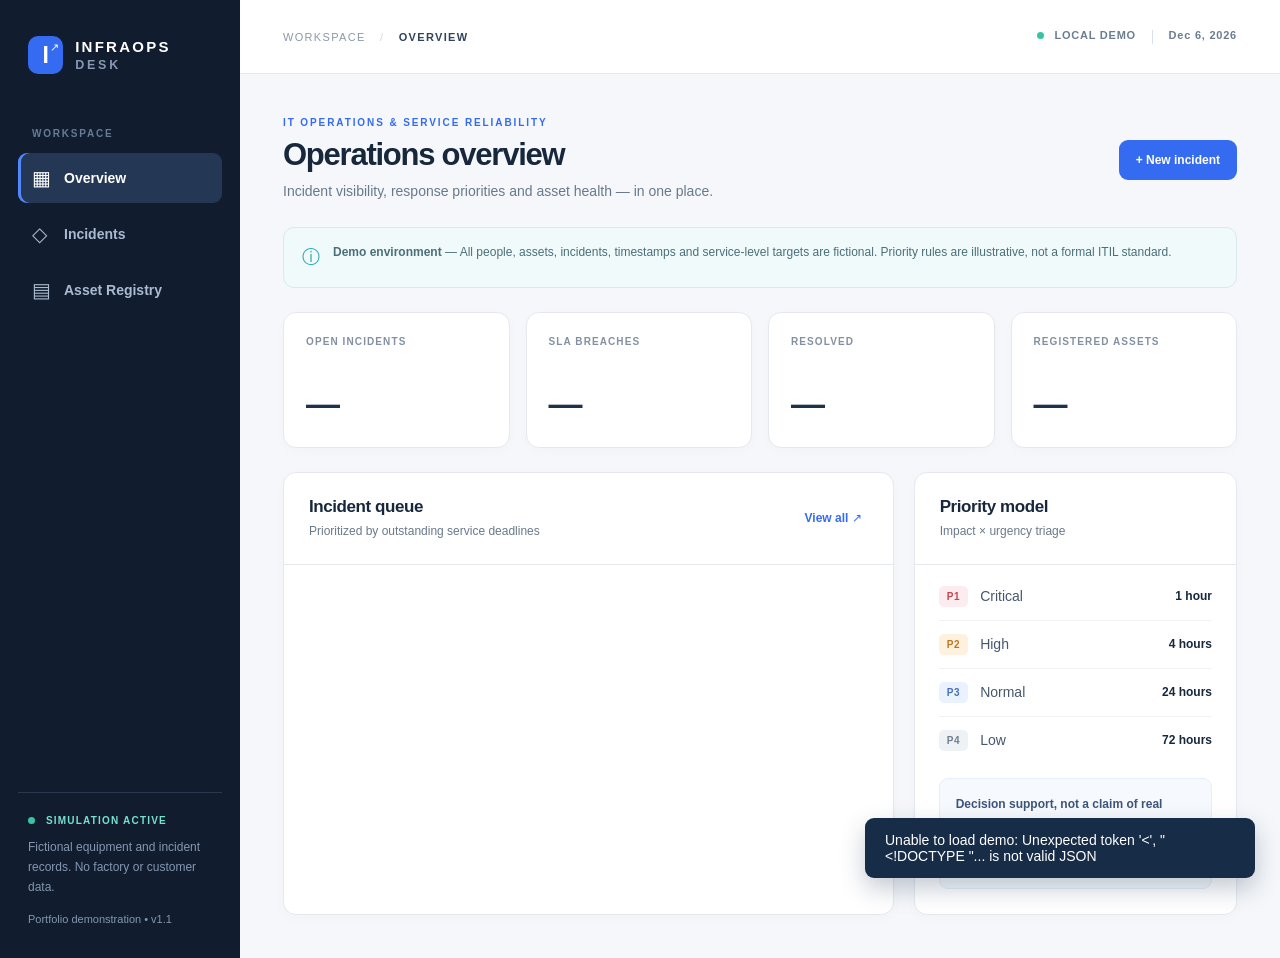
==== static/index.html @ daf751c3 "feat: publish InfraOps Desk v1.2 local incident-management demo" ====
<!doctype html>
<html lang="en">
<head>
  <meta charset="utf-8">
  <meta name="viewport" content="width=device-width,initial-scale=1">
  <meta name="description" content="InfraOps Desk — a fictional IT incident and asset management portfolio demo">
  <title>InfraOps Desk | IT Operations Demo</title>
  <link rel="stylesheet" href="/static/style.css">
  <script src="/static/app.js" defer></script>
</head>
<body>
  <div class="layout">
    <aside class="sidebar" aria-label="Primary navigation">
      <a class="brand" href="/" aria-label="InfraOps Desk home"><span class="brand-mark">I<span>↗</span></span><span>INFRAOPS <small>DESK</small></span></a>
      <div class="nav-caption">WORKSPACE</div>
      <nav class="nav">
        <button type="button" class="nav-link active" data-view="overview"><span aria-hidden="true">▦</span> Overview</button>
        <button type="button" class="nav-link" data-view="incidents"><span aria-hidden="true">◇</span> Incidents</button>
        <button type="button" class="nav-link" data-view="assets"><span aria-hidden="true">▤</span> Asset Registry</button>
      </nav>
      <div class="sidebar-bottom">
        <div class="demo-label"><span class="demo-dot"></span> SIMULATION ACTIVE</div>
        <p>Fictional equipment and incident records. No factory or customer data.</p>
        <small>Portfolio demonstration • v1.1</small>
      </div>
    </aside>

    <main class="main">
      <header class="topbar">
        <span class="breadcrumb">WORKSPACE <span>/</span> <strong id="crumb">OVERVIEW</strong></span>
        <div class="top-right"><span class="live-dot"></span> LOCAL DEMO <span class="top-divider"></span> <span id="clock"></span></div>
      </header>
      <div class="content">
        <div class="title-row">
          <div><div class="eyebrow">IT OPERATIONS & SERVICE RELIABILITY</div><h1 id="pageTitle">Operations overview</h1><p class="subtitle" id="pageIntro">Incident visibility, response priorities and asset health — in one place.</p></div>
          <button class="btn primary" id="newTicketTop" type="button">+ New incident</button>
        </div>
        <div class="notice"><span>ⓘ</span><div><strong>Demo environment</strong> — All people, assets, incidents, timestamps and service-level targets are fictional. Priority rules are illustrative, not a formal ITIL standard.</div></div>
        <section id="view-overview" class="view">
          <div class="stats" id="stats" aria-live="polite">
            <div class="stat"><span class="stat-label">OPEN INCIDENTS</span><strong>—</strong></div>
            <div class="stat"><span class="stat-label">SLA BREACHES</span><strong>—</strong></div>
            <div class="stat"><span class="stat-label">RESOLVED</span><strong>—</strong></div>
            <div class="stat"><span class="stat-label">REGISTERED ASSETS</span><strong>—</strong></div>
          </div>
          <div class="cols">
            <section class="panel"><div class="panel-heading"><div><h2>Incident queue</h2><p>Prioritized by outstanding service deadlines</p></div><button class="text-button" data-view="incidents" type="button">View all ↗</button></div><div id="recent" class="table-scroll"></div></section>
            <section class="panel panel-insight"><div class="panel-heading"><div><h2>Priority model</h2><p>Impact × urgency triage</p></div></div><div class="priority-rules"><div><span class="priority P1">P1</span><span>Critical</span><strong>1 hour</strong></div><div><span class="priority P2">P2</span><span>High</span><strong>4 hours</strong></div><div><span class="priority P3">P3</span><span>Normal</span><strong>24 hours</strong></div><div><span class="priority P4">P4</span><span>Low</span><strong>72 hours</strong></div></div><div class="insight-note"><strong>Decision support, not a claim of real operations.</strong> In a production system, SLAs would depend on contracts, calendars and escalation rules.</div></section>
          </div>
        </section>
        <section id="view-incidents" class="view hidden"><div class="panel"><div class="panel-heading"><div><h2>Incident register</h2><p>Create, track and resolve fictional IT cases</p></div><a class="btn secondary" href="/api/export.csv">↓ Export CSV</a></div><div class="filters"><label class="sr-only" for="ticketSearch">Search incidents</label><input id="ticketSearch" type="search" placeholder="Search title or asset tag…" maxlength="100"><label class="sr-only" for="statusFilter">Filter status</label><select id="statusFilter"><option value="">All statuses</option><option>Open</option><option>In Progress</option><option>Resolved</option></select></div><div id="ticketTable" class="table-scroll"></div></div></section>
        <section id="view-assets" class="view hidden"><div class="panel"><div class="panel-heading"><div><h2>Asset registry</h2><p>Six fabricated assets across core IT categories</p></div><span class="muted-pill">DEMO DATA ONLY</span></div><div id="assetTable" class="table-scroll"></div></div></section>
      </div>
    </main>
  </div>

  <dialog id="createDialog" class="modal" aria-labelledby="createTitle">
    <form id="createForm">
      <div class="dialog-head"><div><div class="eyebrow">NEW INCIDENT</div><h2 id="createTitle">Log an IT issue</h2></div><button type="button" class="icon-button" data-close="createDialog" aria-label="Close">×</button></div>
      <label>Issue title <input name="title" placeholder="e.g. Backup agent service stopped" minlength="5" maxlength="120" required></label>
      <label>Affected asset <select name="asset_id" id="assetOptions" required></select></label>
      <div class="double"><label>Impact <select name="impact"><option value="1">1 — Limited</option><option value="2" selected>2 — Multiple users</option><option value="3">3 — Major service</option></select></label><label>Urgency <select name="urgency"><option value="1">1 — Routine</option><option value="2" selected>2 — Soon</option><option value="3">3 — Immediate</option></select></label></div>
      <label>What happened? <textarea name="description" rows="3" maxlength="1500" placeholder="Optional troubleshooting context"></textarea></label>
      <p class="hint">Priority is assigned automatically using the demo impact + urgency matrix.</p>
      <div class="dialog-actions"><button type="button" class="btn secondary" data-close="createDialog">Cancel</button><button class="btn primary" type="submit">Create incident</button></div>
    </form>
  </dialog>

  <dialog id="ticketDialog" class="modal" aria-labelledby="ticketTitle"><div class="dialog-head"><div><div class="eyebrow">INCIDENT DETAIL</div><h2 id="ticketTitle">Incident</h2></div><button type="button" class="icon-button" data-close="ticketDialog" aria-label="Close">×</button></div><div id="ticketDetail"></div><form id="statusForm" class="status-form"><label>Change status<select name="status" id="nextStatus"><option>Open</option><option>In Progress</option><option>Resolved</option></select></label><label>Action note <textarea name="note" rows="2" maxlength="500" placeholder="What was checked or fixed?"></textarea></label><button class="btn primary" type="submit">Save update</button></form></dialog>
  <div id="toast" class="toast" role="status" aria-live="polite"></div>
</body>
</html>
---- static/style.css ----
:root{--ink:#18283c;--muted:#69798c;--bg:#f5f7fa;--line:#e5e9ef;--nav:#111d2e;--blue:#356bf0;--cyan:#24b5be;--red:#bf495a;--gold:#ac760e;font-family:Inter,-apple-system,BlinkMacSystemFont,"Segoe UI",Arial,sans-serif;color:var(--ink);font-synthesis:none}*{box-sizing:border-box}body{margin:0;background:var(--bg);font-size:14px}button,input,textarea,select{font:inherit}button{cursor:pointer}button:focus-visible,input:focus-visible,textarea:focus-visible,select:focus-visible,a:focus-visible{outline:3px solid #8bb6fc;outline-offset:2px}.layout{display:grid;grid-template-columns:240px minmax(0,1fr);min-height:100vh}.sidebar{background:var(--nav);padding:32px 18px;display:flex;flex-direction:column;color:#e7eef9}.brand{display:flex;align-items:center;gap:12px;text-decoration:none;color:white;font-size:15px;font-weight:800;letter-spacing:.15em;padding:4px 10px 54px}.brand small{color:#8698b3;letter-spacing:.22em}.brand-mark{display:grid;place-items:center;background:var(--blue);color:white;height:38px;width:38px;border-radius:10px;letter-spacing:0;font-size:23px;position:relative}.brand-mark span{font-size:11px;position:absolute;top:5px;right:4px}.nav-caption{color:#657b99;font-size:10px;font-weight:800;letter-spacing:.18em;padding:0 14px 14px}.nav{display:grid;gap:6px}.nav-link{border:0;border-radius:9px;padding:13px 14px;width:100%;display:flex;gap:13px;align-items:center;color:#aabbd1;background:transparent;text-align:left;font-weight:550}.nav-link span{font-size:20px;width:19px}.nav-link:hover,.nav-link.active{color:white;background:#243754}.nav-link.active{box-shadow:inset 3px 0 0 #5288fc}.sidebar-bottom{margin-top:auto;color:#8497b1;border-top:1px solid #2a3950;padding:22px 10px 0}.sidebar-bottom p{font-size:12px;line-height:1.65}.sidebar-bottom small{font-size:11px}.demo-label{font-size:10px;letter-spacing:.12em;color:#79e0cd;font-weight:800}.demo-dot,.live-dot{display:inline-block;width:7px;height:7px;background:#38c4a1;border-radius:50%;margin-right:7px}.main{min-width:0}.topbar{height:74px;background:white;border-bottom:1px solid var(--line);display:flex;align-items:center;justify-content:space-between;padding:0 43px}.breadcrumb{font-size:11px;letter-spacing:.12em;color:#8b98a9}.breadcrumb strong{color:#31435a}.breadcrumb span{padding:0 10px;color:#d0d7df}.top-right{font-size:11px;color:#6c7d91;letter-spacing:.07em;font-weight:650}.top-divider{display:inline-block;height:14px;margin:0 12px;border-left:1px solid #d9e0e8;vertical-align:middle}.content{max-width:1380px;margin:0 auto;padding:43px}.title-row{display:flex;justify-content:space-between;gap:16px;align-items:center;margin-bottom:25px}.eyebrow{color:var(--blue);font-size:10px;font-weight:800;letter-spacing:.19em;margin-bottom:9px}h1{font-size:31px;letter-spacing:-.04em;margin:0 0 8px;font-weight:760}h2{font-size:17px;letter-spacing:-.025em;margin:0 0 5px}.subtitle,.panel-heading p{color:var(--muted);margin:0;line-height:1.5}.btn{border-radius:9px;display:inline-flex;gap:8px;align-items:center;justify-content:center;padding:12px 16px;border:1px solid transparent;text-decoration:none;font-weight:700;font-size:12px;white-space:nowrap}.btn.primary{background:var(--blue);color:#fff}.btn.primary:hover{background:#2257d8}.btn.secondary{background:#fff;border-color:var(--line);color:#344761}.notice{border:1px solid #d8e9ed;background:#f1fafb;color:#497079;border-radius:11px;padding:15px 18px;display:flex;align-items:flex-start;gap:13px;line-height:1.6;font-size:12px;margin-bottom:24px}.notice>span{font-size:18px;color:#20a6ab}.stats{display:grid;grid-template-columns:repeat(4,minmax(0,1fr));gap:16px;margin-bottom:24px}.stat{border:1px solid var(--line);background:white;border-radius:13px;padding:23px 22px;box-shadow:0 3px 12px #18325105;min-height:136px;display:flex;flex-direction:column;justify-content:space-between}.stat-label{font-size:10px;font-weight:800;letter-spacing:.11em;color:#8290a2}.stat strong{font-size:34px;line-height:1.2;letter-spacing:-.05em;color:#1e324c}.stat.red strong{color:var(--red)}.stat.blue strong{color:#3669de}.cols{display:grid;grid-template-columns:minmax(0,1.7fr) minmax(280px,.9fr);gap:20px}.panel{background:#fff;border:1px solid var(--line);border-radius:13px;overflow:hidden;box-shadow:0 3px 14px #1d3f6e05}.panel-heading{display:flex;align-items:center;justify-content:space-between;gap:12px;padding:24px 25px;border-bottom:1px solid var(--line)}.panel-heading p{font-size:12px}.text-button{background:transparent;border:0;color:var(--blue);font-size:12px;font-weight:750}.priority-rules{padding:8px 24px 14px}.priority-rules>div{display:flex;align-items:center;gap:12px;padding:13px 0;border-bottom:1px solid #f0f2f5}.priority-rules>div:last-child{border:0}.priority-rules>div span:nth-child(2){color:#46576d}.priority-rules strong{margin-left:auto;font-size:12px}.priority{font-size:10px;letter-spacing:.06em;font-weight:850;padding:5px 8px;border-radius:5px;display:inline-block}.P1{color:#c2454f;background:#fdecef}.P2{color:#bb7824;background:#fff1de}.P3{color:#4870bc;background:#eaf1ff}.P4{color:#6d7e92;background:#eef2f5}.insight-note{margin:0 24px 25px;padding:16px;border:1px solid #e5eefa;border-radius:9px;background:#f6f9fd;font-size:12px;color:#68788e;line-height:1.6}.insight-note strong{color:#3b567b}.table-scroll{overflow:auto;max-width:100%}table{width:100%;border-collapse:collapse;white-space:nowrap}th{text-align:left;color:#9ba7b8;letter-spacing:.1em;font-size:10px;font-weight:850;background:#fbfcfe}td,th{padding:15px 20px;border-bottom:1px solid #eef0f4}tr:last-child td{border-bottom:0}tbody tr:hover{background:#f9fbff}td{font-size:12px;color:#4d6078}td:first-child{font-weight:700;color:#263e5c}.row-title{font-weight:700;color:#253c57}.row-sub{color:#8493a5;font-size:11px;margin-top:5px}.status{display:inline-flex;align-items:center;padding:5px 8px;border-radius:6px;font-size:10px;font-weight:780;background:#eff1f4;color:#637389}.status.open{color:#915f0e;background:#fff4df}.status.progress{color:#3d68a8;background:#ecf3ff}.status.resolved{color:#218a70;background:#e9f8f1}.breach{font-size:10px;color:#bb4055;font-weight:800}.filters{padding:20px 24px;display:flex;gap:12px;justify-content:space-between}.filters input{flex:1}.filters select{max-width:210px}input,select,textarea{border:1px solid #d7dfe9;border-radius:8px;padding:11px 12px;width:100%;color:#263d58;background:#fff}input::placeholder,textarea::placeholder{color:#a4b0be}.muted-pill{font-size:10px;color:#7c8ea2;letter-spacing:.11em;font-weight:800}.hidden{display:none!important}.view{animation:up .2s ease-out}@keyframes up{from{opacity:.5;transform:translateY(4px)}to{opacity:1;transform:translateY(0)}}.empty{padding:30px;color:var(--muted)}.ticket-open{font-size:12px;color:var(--blue);font-weight:700;background:transparent;border:0}.modal{border:0;border-radius:15px;padding:28px;width:min(100% - 24px,540px);box-shadow:0 22px 90px #101c3860;color:var(--ink)}.modal::backdrop{background:#0a193c99}.dialog-head{display:flex;justify-content:space-between;align-items:flex-start;border-bottom:1px solid var(--line);margin-bottom:18px;padding-bottom:18px}.dialog-head h2{font-size:22px}.icon-button{background:#f0f3f8;border:0;border-radius:8px;width:32px;height:32px;font-size:22px;color:#61718b}.modal form label{display:block;font-size:12px;color:#425771;font-weight:700;margin-bottom:16px}.modal form label input,.modal form label select,.modal form label textarea{margin-top:7px;font-weight:400}.double{display:grid;grid-template-columns:1fr 1fr;gap:13px}.hint{font-size:11px;color:#8492a2;line-height:1.5}.dialog-actions{display:flex;justify-content:flex-end;gap:10px;padding-top:8px}.detail-grid{display:grid;grid-template-columns:1fr 1fr;gap:15px;padding:5px 0 20px}.detail-field{font-size:12px;color:#8292a4}.detail-field strong{display:block;font-size:13px;color:#2c415b;margin-top:5px}.event-list{padding:6px 0 10px;margin:0;list-style:none}.event-list li{border-left:2px solid #d7e6ff;padding:0 0 15px 15px;margin-left:4px;line-height:1.5}.event-list li strong{display:block;font-size:12px}.event-list li small{color:#8c9caf}.event-list li p{margin:5px 0 0;color:#6b7c91;font-size:12px}.status-form{border-top:1px solid var(--line);padding-top:18px}.toast{position:fixed;bottom:22px;right:25px;padding:14px 20px;background:#172c47;color:white;border-radius:9px;box-shadow:0 10px 25px #142b4b40;opacity:0;pointer-events:none;transform:translateY(8px);transition:.2s;max-width:390px}.toast.show{opacity:1;transform:translateY(0)}.sr-only{position:absolute;width:1px;height:1px;padding:0;margin:-1px;overflow:hidden;clip:rect(0,0,0,0);white-space:nowrap;border:0}@media(max-width:1100px){.cols{grid-template-columns:1fr}.stats{grid-template-columns:repeat(2,1fr)}.content{padding:26px}.topbar{padding:0 26px}}@media(max-width:750px){.layout{display:block}.sidebar{padding:12px 17px;display:block}.brand{padding:3px 0 10px}.nav-caption,.sidebar-bottom{display:none}.nav{display:flex;gap:5px}.nav-link{padding:9px 10px;justify-content:center;font-size:12px}.nav-link span{display:none}.topbar{height:52px;padding:0 16px}.top-right{font-size:10px}.content{padding:20px 13px}.title-row{align-items:flex-start}.title-row h1{font-size:24px}.title-row .btn{padding:10px 12px}.stats{gap:9px}.stat{min-height:110px;padding:14px}.stat strong{font-size:26px}.panel-heading{padding:17px}.filters{padding:15px;flex-direction:column}.filters select{max-width:none}.double{grid-template-columns:1fr}.modal{padding:20px}}
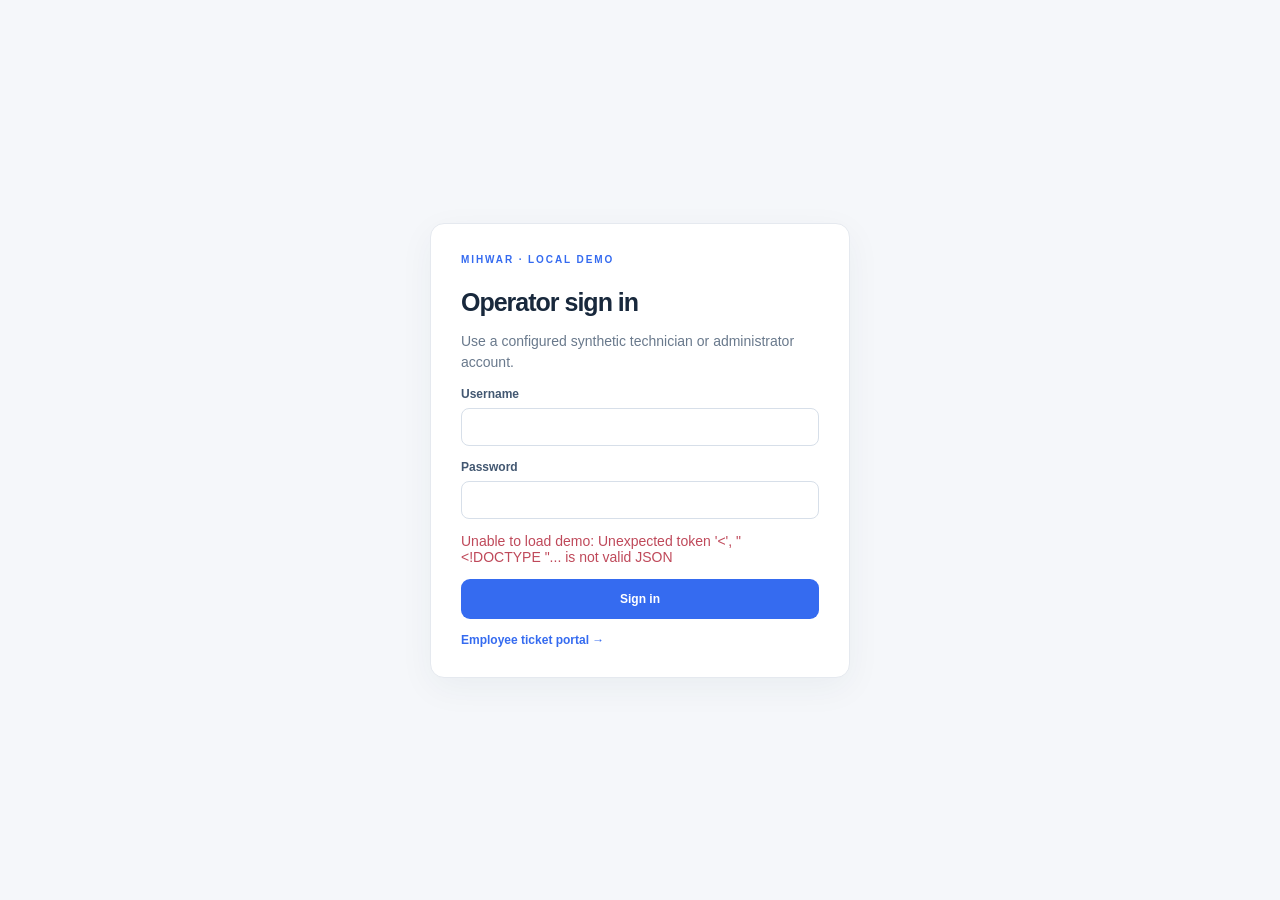
==== commit 23c9eb72: "feat: add secure employee ticket workflow" ====
--- a/static/index.html
+++ b/static/index.html
@@ -9,7 +9,10 @@
   <script src="/static/app.js" defer></script>
 </head>
 <body>
-  <div class="layout">
+  <section id="loginGate" class="auth-gate hidden" aria-labelledby="loginTitle">
+    <form id="operatorLogin" class="auth-card"><div class="eyebrow">MIHWAR · LOCAL DEMO</div><h1 id="loginTitle">Operator sign in</h1><p class="subtitle">Use a configured synthetic technician or administrator account.</p><label>Username<input name="username" autocomplete="username" maxlength="80" required></label><label>Password<input name="password" type="password" autocomplete="current-password" maxlength="256" required></label><p id="loginError" class="auth-error" role="alert"></p><button class="btn primary" type="submit">Sign in</button><a href="/employee">Employee ticket portal →</a></form>
+  </section>
+  <div class="layout hidden" id="appShell">
     <aside class="sidebar" aria-label="Primary navigation">
       <a class="brand" href="/" aria-label="InfraOps Desk home"><span class="brand-mark">I<span>↗</span></span><span>INFRAOPS <small>DESK</small></span></a>
       <div class="nav-caption">WORKSPACE</div>
@@ -28,7 +31,7 @@
     <main class="main">
       <header class="topbar">
         <span class="breadcrumb">WORKSPACE <span>/</span> <strong id="crumb">OVERVIEW</strong></span>
-        <div class="top-right"><span class="live-dot"></span> LOCAL DEMO <span class="top-divider"></span> <span id="clock"></span></div>
+        <div class="top-right"><span class="live-dot"></span> LOCAL DEMO <span class="top-divider"></span> <span id="clock"></span> <button id="logoutButton" class="text-button" type="button">Sign out</button></div>
       </header>
       <div class="content">
         <div class="title-row">
--- a/static/style.css
+++ b/static/style.css
@@ -1 +1,2 @@
 :root{--ink:#18283c;--muted:#69798c;--bg:#f5f7fa;--line:#e5e9ef;--nav:#111d2e;--blue:#356bf0;--cyan:#24b5be;--red:#bf495a;--gold:#ac760e;font-family:Inter,-apple-system,BlinkMacSystemFont,"Segoe UI",Arial,sans-serif;color:var(--ink);font-synthesis:none}*{box-sizing:border-box}body{margin:0;background:var(--bg);font-size:14px}button,input,textarea,select{font:inherit}button{cursor:pointer}button:focus-visible,input:focus-visible,textarea:focus-visible,select:focus-visible,a:focus-visible{outline:3px solid #8bb6fc;outline-offset:2px}.layout{display:grid;grid-template-columns:240px minmax(0,1fr);min-height:100vh}.sidebar{background:var(--nav);padding:32px 18px;display:flex;flex-direction:column;color:#e7eef9}.brand{display:flex;align-items:center;gap:12px;text-decoration:none;color:white;font-size:15px;font-weight:800;letter-spacing:.15em;padding:4px 10px 54px}.brand small{color:#8698b3;letter-spacing:.22em}.brand-mark{display:grid;place-items:center;background:var(--blue);color:white;height:38px;width:38px;border-radius:10px;letter-spacing:0;font-size:23px;position:relative}.brand-mark span{font-size:11px;position:absolute;top:5px;right:4px}.nav-caption{color:#657b99;font-size:10px;font-weight:800;letter-spacing:.18em;padding:0 14px 14px}.nav{display:grid;gap:6px}.nav-link{border:0;border-radius:9px;padding:13px 14px;width:100%;display:flex;gap:13px;align-items:center;color:#aabbd1;background:transparent;text-align:left;font-weight:550}.nav-link span{font-size:20px;width:19px}.nav-link:hover,.nav-link.active{color:white;background:#243754}.nav-link.active{box-shadow:inset 3px 0 0 #5288fc}.sidebar-bottom{margin-top:auto;color:#8497b1;border-top:1px solid #2a3950;padding:22px 10px 0}.sidebar-bottom p{font-size:12px;line-height:1.65}.sidebar-bottom small{font-size:11px}.demo-label{font-size:10px;letter-spacing:.12em;color:#79e0cd;font-weight:800}.demo-dot,.live-dot{display:inline-block;width:7px;height:7px;background:#38c4a1;border-radius:50%;margin-right:7px}.main{min-width:0}.topbar{height:74px;background:white;border-bottom:1px solid var(--line);display:flex;align-items:center;justify-content:space-between;padding:0 43px}.breadcrumb{font-size:11px;letter-spacing:.12em;color:#8b98a9}.breadcrumb strong{color:#31435a}.breadcrumb span{padding:0 10px;color:#d0d7df}.top-right{font-size:11px;color:#6c7d91;letter-spacing:.07em;font-weight:650}.top-divider{display:inline-block;height:14px;margin:0 12px;border-left:1px solid #d9e0e8;vertical-align:middle}.content{max-width:1380px;margin:0 auto;padding:43px}.title-row{display:flex;justify-content:space-between;gap:16px;align-items:center;margin-bottom:25px}.eyebrow{color:var(--blue);font-size:10px;font-weight:800;letter-spacing:.19em;margin-bottom:9px}h1{font-size:31px;letter-spacing:-.04em;margin:0 0 8px;font-weight:760}h2{font-size:17px;letter-spacing:-.025em;margin:0 0 5px}.subtitle,.panel-heading p{color:var(--muted);margin:0;line-height:1.5}.btn{border-radius:9px;display:inline-flex;gap:8px;align-items:center;justify-content:center;padding:12px 16px;border:1px solid transparent;text-decoration:none;font-weight:700;font-size:12px;white-space:nowrap}.btn.primary{background:var(--blue);color:#fff}.btn.primary:hover{background:#2257d8}.btn.secondary{background:#fff;border-color:var(--line);color:#344761}.notice{border:1px solid #d8e9ed;background:#f1fafb;color:#497079;border-radius:11px;padding:15px 18px;display:flex;align-items:flex-start;gap:13px;line-height:1.6;font-size:12px;margin-bottom:24px}.notice>span{font-size:18px;color:#20a6ab}.stats{display:grid;grid-template-columns:repeat(4,minmax(0,1fr));gap:16px;margin-bottom:24px}.stat{border:1px solid var(--line);background:white;border-radius:13px;padding:23px 22px;box-shadow:0 3px 12px #18325105;min-height:136px;display:flex;flex-direction:column;justify-content:space-between}.stat-label{font-size:10px;font-weight:800;letter-spacing:.11em;color:#8290a2}.stat strong{font-size:34px;line-height:1.2;letter-spacing:-.05em;color:#1e324c}.stat.red strong{color:var(--red)}.stat.blue strong{color:#3669de}.cols{display:grid;grid-template-columns:minmax(0,1.7fr) minmax(280px,.9fr);gap:20px}.panel{background:#fff;border:1px solid var(--line);border-radius:13px;overflow:hidden;box-shadow:0 3px 14px #1d3f6e05}.panel-heading{display:flex;align-items:center;justify-content:space-between;gap:12px;padding:24px 25px;border-bottom:1px solid var(--line)}.panel-heading p{font-size:12px}.text-button{background:transparent;border:0;color:var(--blue);font-size:12px;font-weight:750}.priority-rules{padding:8px 24px 14px}.priority-rules>div{display:flex;align-items:center;gap:12px;padding:13px 0;border-bottom:1px solid #f0f2f5}.priority-rules>div:last-child{border:0}.priority-rules>div span:nth-child(2){color:#46576d}.priority-rules strong{margin-left:auto;font-size:12px}.priority{font-size:10px;letter-spacing:.06em;font-weight:850;padding:5px 8px;border-radius:5px;display:inline-block}.P1{color:#c2454f;background:#fdecef}.P2{color:#bb7824;background:#fff1de}.P3{color:#4870bc;background:#eaf1ff}.P4{color:#6d7e92;background:#eef2f5}.insight-note{margin:0 24px 25px;padding:16px;border:1px solid #e5eefa;border-radius:9px;background:#f6f9fd;font-size:12px;color:#68788e;line-height:1.6}.insight-note strong{color:#3b567b}.table-scroll{overflow:auto;max-width:100%}table{width:100%;border-collapse:collapse;white-space:nowrap}th{text-align:left;color:#9ba7b8;letter-spacing:.1em;font-size:10px;font-weight:850;background:#fbfcfe}td,th{padding:15px 20px;border-bottom:1px solid #eef0f4}tr:last-child td{border-bottom:0}tbody tr:hover{background:#f9fbff}td{font-size:12px;color:#4d6078}td:first-child{font-weight:700;color:#263e5c}.row-title{font-weight:700;color:#253c57}.row-sub{color:#8493a5;font-size:11px;margin-top:5px}.status{display:inline-flex;align-items:center;padding:5px 8px;border-radius:6px;font-size:10px;font-weight:780;background:#eff1f4;color:#637389}.status.open{color:#915f0e;background:#fff4df}.status.progress{color:#3d68a8;background:#ecf3ff}.status.resolved{color:#218a70;background:#e9f8f1}.breach{font-size:10px;color:#bb4055;font-weight:800}.filters{padding:20px 24px;display:flex;gap:12px;justify-content:space-between}.filters input{flex:1}.filters select{max-width:210px}input,select,textarea{border:1px solid #d7dfe9;border-radius:8px;padding:11px 12px;width:100%;color:#263d58;background:#fff}input::placeholder,textarea::placeholder{color:#a4b0be}.muted-pill{font-size:10px;color:#7c8ea2;letter-spacing:.11em;font-weight:800}.hidden{display:none!important}.view{animation:up .2s ease-out}@keyframes up{from{opacity:.5;transform:translateY(4px)}to{opacity:1;transform:translateY(0)}}.empty{padding:30px;color:var(--muted)}.ticket-open{font-size:12px;color:var(--blue);font-weight:700;background:transparent;border:0}.modal{border:0;border-radius:15px;padding:28px;width:min(100% - 24px,540px);box-shadow:0 22px 90px #101c3860;color:var(--ink)}.modal::backdrop{background:#0a193c99}.dialog-head{display:flex;justify-content:space-between;align-items:flex-start;border-bottom:1px solid var(--line);margin-bottom:18px;padding-bottom:18px}.dialog-head h2{font-size:22px}.icon-button{background:#f0f3f8;border:0;border-radius:8px;width:32px;height:32px;font-size:22px;color:#61718b}.modal form label{display:block;font-size:12px;color:#425771;font-weight:700;margin-bottom:16px}.modal form label input,.modal form label select,.modal form label textarea{margin-top:7px;font-weight:400}.double{display:grid;grid-template-columns:1fr 1fr;gap:13px}.hint{font-size:11px;color:#8492a2;line-height:1.5}.dialog-actions{display:flex;justify-content:flex-end;gap:10px;padding-top:8px}.detail-grid{display:grid;grid-template-columns:1fr 1fr;gap:15px;padding:5px 0 20px}.detail-field{font-size:12px;color:#8292a4}.detail-field strong{display:block;font-size:13px;color:#2c415b;margin-top:5px}.event-list{padding:6px 0 10px;margin:0;list-style:none}.event-list li{border-left:2px solid #d7e6ff;padding:0 0 15px 15px;margin-left:4px;line-height:1.5}.event-list li strong{display:block;font-size:12px}.event-list li small{color:#8c9caf}.event-list li p{margin:5px 0 0;color:#6b7c91;font-size:12px}.status-form{border-top:1px solid var(--line);padding-top:18px}.toast{position:fixed;bottom:22px;right:25px;padding:14px 20px;background:#172c47;color:white;border-radius:9px;box-shadow:0 10px 25px #142b4b40;opacity:0;pointer-events:none;transform:translateY(8px);transition:.2s;max-width:390px}.toast.show{opacity:1;transform:translateY(0)}.sr-only{position:absolute;width:1px;height:1px;padding:0;margin:-1px;overflow:hidden;clip:rect(0,0,0,0);white-space:nowrap;border:0}@media(max-width:1100px){.cols{grid-template-columns:1fr}.stats{grid-template-columns:repeat(2,1fr)}.content{padding:26px}.topbar{padding:0 26px}}@media(max-width:750px){.layout{display:block}.sidebar{padding:12px 17px;display:block}.brand{padding:3px 0 10px}.nav-caption,.sidebar-bottom{display:none}.nav{display:flex;gap:5px}.nav-link{padding:9px 10px;justify-content:center;font-size:12px}.nav-link span{display:none}.topbar{height:52px;padding:0 16px}.top-right{font-size:10px}.content{padding:20px 13px}.title-row{align-items:flex-start}.title-row h1{font-size:24px}.title-row .btn{padding:10px 12px}.stats{gap:9px}.stat{min-height:110px;padding:14px}.stat strong{font-size:26px}.panel-heading{padding:17px}.filters{padding:15px;flex-direction:column}.filters select{max-width:none}.double{grid-template-columns:1fr}.modal{padding:20px}}
+.auth-gate{min-height:100vh;display:grid;place-items:center;padding:20px;background:var(--bg)}.auth-card{display:grid;gap:14px;width:min(100%,420px);padding:30px;border:1px solid var(--line);border-radius:14px;background:#fff;box-shadow:0 10px 35px #1832510d}.auth-card h1{font-size:25px;margin:0}.auth-card label{display:grid;gap:7px;font-size:12px;font-weight:700;color:#425771}.auth-error{min-height:18px;color:var(--red);margin:0}.auth-card>a{font-size:12px;color:var(--blue);text-decoration:none;font-weight:700}.top-right .text-button{margin-left:10px}
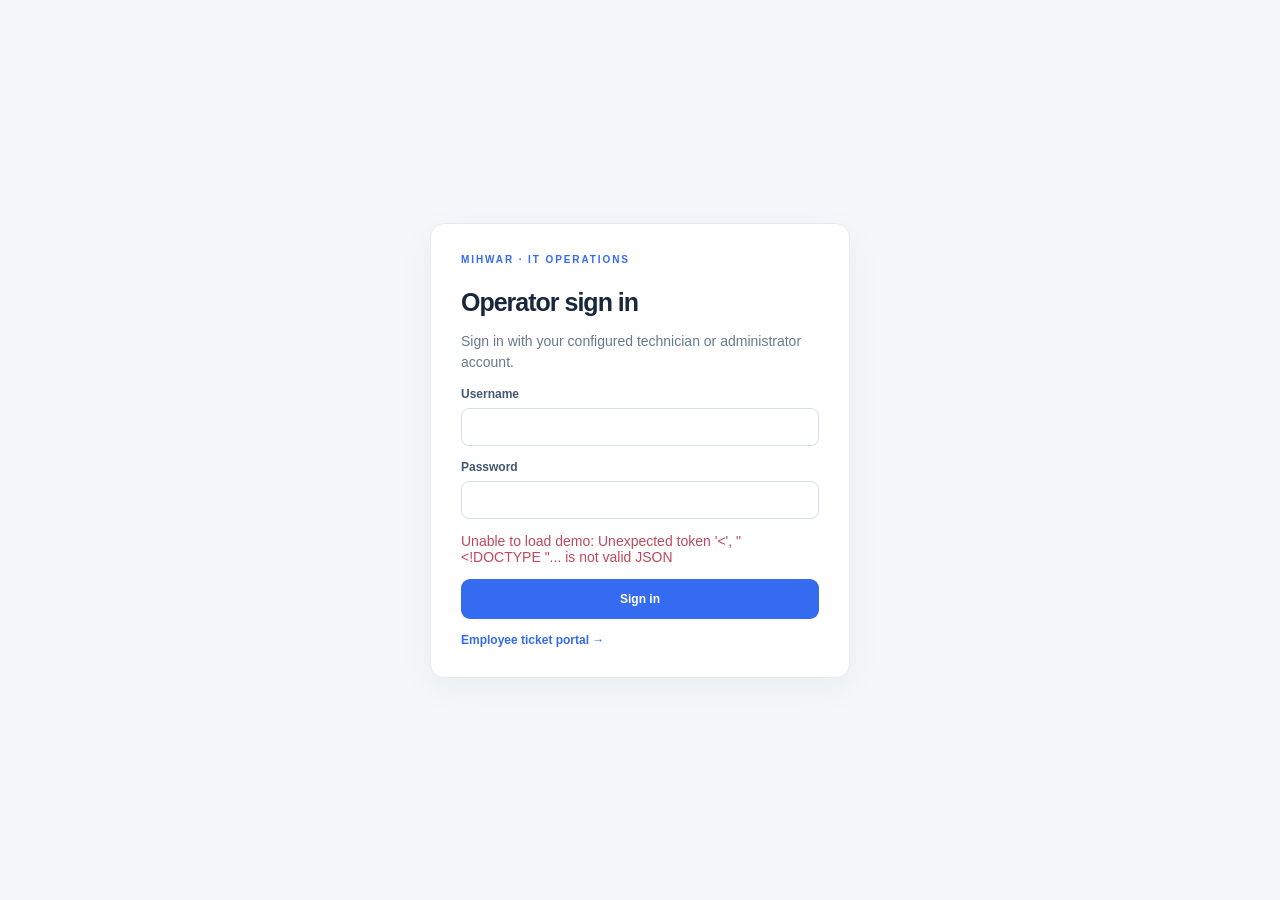
==== commit 633d27d9: "feat: add generated plant IT review dataset" ====
--- a/static/index.html
+++ b/static/index.html
@@ -1,75 +1,76 @@
-<!doctype html>
-<html lang="en">
-<head>
-  <meta charset="utf-8">
-  <meta name="viewport" content="width=device-width,initial-scale=1">
-  <meta name="description" content="InfraOps Desk — a fictional IT incident and asset management portfolio demo">
-  <title>InfraOps Desk | IT Operations Demo</title>
-  <link rel="stylesheet" href="/static/style.css">
-  <script src="/static/app.js" defer></script>
-</head>
-<body>
-  <section id="loginGate" class="auth-gate hidden" aria-labelledby="loginTitle">
-    <form id="operatorLogin" class="auth-card"><div class="eyebrow">MIHWAR · LOCAL DEMO</div><h1 id="loginTitle">Operator sign in</h1><p class="subtitle">Use a configured synthetic technician or administrator account.</p><label>Username<input name="username" autocomplete="username" maxlength="80" required></label><label>Password<input name="password" type="password" autocomplete="current-password" maxlength="256" required></label><p id="loginError" class="auth-error" role="alert"></p><button class="btn primary" type="submit">Sign in</button><a href="/employee">Employee ticket portal →</a></form>
-  </section>
-  <div class="layout hidden" id="appShell">
-    <aside class="sidebar" aria-label="Primary navigation">
-      <a class="brand" href="/" aria-label="InfraOps Desk home"><span class="brand-mark">I<span>↗</span></span><span>INFRAOPS <small>DESK</small></span></a>
-      <div class="nav-caption">WORKSPACE</div>
-      <nav class="nav">
-        <button type="button" class="nav-link active" data-view="overview"><span aria-hidden="true">▦</span> Overview</button>
-        <button type="button" class="nav-link" data-view="incidents"><span aria-hidden="true">◇</span> Incidents</button>
-        <button type="button" class="nav-link" data-view="assets"><span aria-hidden="true">▤</span> Asset Registry</button>
-      </nav>
-      <div class="sidebar-bottom">
-        <div class="demo-label"><span class="demo-dot"></span> SIMULATION ACTIVE</div>
-        <p>Fictional equipment and incident records. No factory or customer data.</p>
-        <small>Portfolio demonstration • v1.1</small>
-      </div>
-    </aside>
-
-    <main class="main">
-      <header class="topbar">
-        <span class="breadcrumb">WORKSPACE <span>/</span> <strong id="crumb">OVERVIEW</strong></span>
-        <div class="top-right"><span class="live-dot"></span> LOCAL DEMO <span class="top-divider"></span> <span id="clock"></span> <button id="logoutButton" class="text-button" type="button">Sign out</button></div>
-      </header>
-      <div class="content">
-        <div class="title-row">
-          <div><div class="eyebrow">IT OPERATIONS & SERVICE RELIABILITY</div><h1 id="pageTitle">Operations overview</h1><p class="subtitle" id="pageIntro">Incident visibility, response priorities and asset health — in one place.</p></div>
-          <button class="btn primary" id="newTicketTop" type="button">+ New incident</button>
-        </div>
-        <div class="notice"><span>ⓘ</span><div><strong>Demo environment</strong> — All people, assets, incidents, timestamps and service-level targets are fictional. Priority rules are illustrative, not a formal ITIL standard.</div></div>
-        <section id="view-overview" class="view">
-          <div class="stats" id="stats" aria-live="polite">
-            <div class="stat"><span class="stat-label">OPEN INCIDENTS</span><strong>—</strong></div>
-            <div class="stat"><span class="stat-label">SLA BREACHES</span><strong>—</strong></div>
-            <div class="stat"><span class="stat-label">RESOLVED</span><strong>—</strong></div>
-            <div class="stat"><span class="stat-label">REGISTERED ASSETS</span><strong>—</strong></div>
-          </div>
-          <div class="cols">
-            <section class="panel"><div class="panel-heading"><div><h2>Incident queue</h2><p>Prioritized by outstanding service deadlines</p></div><button class="text-button" data-view="incidents" type="button">View all ↗</button></div><div id="recent" class="table-scroll"></div></section>
-            <section class="panel panel-insight"><div class="panel-heading"><div><h2>Priority model</h2><p>Impact × urgency triage</p></div></div><div class="priority-rules"><div><span class="priority P1">P1</span><span>Critical</span><strong>1 hour</strong></div><div><span class="priority P2">P2</span><span>High</span><strong>4 hours</strong></div><div><span class="priority P3">P3</span><span>Normal</span><strong>24 hours</strong></div><div><span class="priority P4">P4</span><span>Low</span><strong>72 hours</strong></div></div><div class="insight-note"><strong>Decision support, not a claim of real operations.</strong> In a production system, SLAs would depend on contracts, calendars and escalation rules.</div></section>
-          </div>
-        </section>
-        <section id="view-incidents" class="view hidden"><div class="panel"><div class="panel-heading"><div><h2>Incident register</h2><p>Create, track and resolve fictional IT cases</p></div><a class="btn secondary" href="/api/export.csv">↓ Export CSV</a></div><div class="filters"><label class="sr-only" for="ticketSearch">Search incidents</label><input id="ticketSearch" type="search" placeholder="Search title or asset tag…" maxlength="100"><label class="sr-only" for="statusFilter">Filter status</label><select id="statusFilter"><option value="">All statuses</option><option>Open</option><option>In Progress</option><option>Resolved</option></select></div><div id="ticketTable" class="table-scroll"></div></div></section>
-        <section id="view-assets" class="view hidden"><div class="panel"><div class="panel-heading"><div><h2>Asset registry</h2><p>Six fabricated assets across core IT categories</p></div><span class="muted-pill">DEMO DATA ONLY</span></div><div id="assetTable" class="table-scroll"></div></div></section>
-      </div>
-    </main>
-  </div>
-
-  <dialog id="createDialog" class="modal" aria-labelledby="createTitle">
-    <form id="createForm">
-      <div class="dialog-head"><div><div class="eyebrow">NEW INCIDENT</div><h2 id="createTitle">Log an IT issue</h2></div><button type="button" class="icon-button" data-close="createDialog" aria-label="Close">×</button></div>
-      <label>Issue title <input name="title" placeholder="e.g. Backup agent service stopped" minlength="5" maxlength="120" required></label>
-      <label>Affected asset <select name="asset_id" id="assetOptions" required></select></label>
-      <div class="double"><label>Impact <select name="impact"><option value="1">1 — Limited</option><option value="2" selected>2 — Multiple users</option><option value="3">3 — Major service</option></select></label><label>Urgency <select name="urgency"><option value="1">1 — Routine</option><option value="2" selected>2 — Soon</option><option value="3">3 — Immediate</option></select></label></div>
-      <label>What happened? <textarea name="description" rows="3" maxlength="1500" placeholder="Optional troubleshooting context"></textarea></label>
-      <p class="hint">Priority is assigned automatically using the demo impact + urgency matrix.</p>
-      <div class="dialog-actions"><button type="button" class="btn secondary" data-close="createDialog">Cancel</button><button class="btn primary" type="submit">Create incident</button></div>
-    </form>
-  </dialog>
-
-  <dialog id="ticketDialog" class="modal" aria-labelledby="ticketTitle"><div class="dialog-head"><div><div class="eyebrow">INCIDENT DETAIL</div><h2 id="ticketTitle">Incident</h2></div><button type="button" class="icon-button" data-close="ticketDialog" aria-label="Close">×</button></div><div id="ticketDetail"></div><form id="statusForm" class="status-form"><label>Change status<select name="status" id="nextStatus"><option>Open</option><option>In Progress</option><option>Resolved</option></select></label><label>Action note <textarea name="note" rows="2" maxlength="500" placeholder="What was checked or fixed?"></textarea></label><button class="btn primary" type="submit">Save update</button></form></dialog>
-  <div id="toast" class="toast" role="status" aria-live="polite"></div>
-</body>
-</html>
+<!doctype html>
+<html lang="en">
+<head>
+  <meta charset="utf-8">
+  <meta name="viewport" content="width=device-width,initial-scale=1">
+  <meta name="description" content="MIHWAR — IT service and asset operations workspace">
+  <title>MIHWAR | IT Operations</title>
+  <link rel="stylesheet" href="/static/style.css">
+  <script src="/static/app.js" defer></script>
+</head>
+<body>
+  <section id="loginGate" class="auth-gate hidden" aria-labelledby="loginTitle">
+    <form id="operatorLogin" class="auth-card"><div class="eyebrow">MIHWAR · IT OPERATIONS</div><h1 id="loginTitle">Operator sign in</h1><p class="subtitle">Sign in with your configured technician or administrator account.</p><label>Username<input name="username" autocomplete="username" maxlength="80" required></label><label>Password<input name="password" type="password" autocomplete="current-password" maxlength="256" required></label><p id="loginError" class="auth-error" role="alert"></p><button class="btn primary" type="submit">Sign in</button><a href="/employee">Employee ticket portal →</a></form>
+  </section>
+  <div class="layout hidden" id="appShell">
+    <aside class="sidebar" aria-label="Primary navigation">
+      <a class="brand" href="/" aria-label="InfraOps Desk home"><span class="brand-mark">I<span>↗</span></span><span>INFRAOPS <small>DESK</small></span></a>
+      <div class="nav-caption">WORKSPACE</div>
+      <nav class="nav">
+        <button type="button" class="nav-link active" data-view="overview"><span aria-hidden="true">▦</span> Overview</button>
+        <button type="button" class="nav-link" data-view="incidents"><span aria-hidden="true">◇</span> Incidents</button>
+        <button type="button" class="nav-link" data-view="assets"><span aria-hidden="true">▤</span> Asset Registry</button>
+      </nav>
+      <div class="sidebar-bottom">
+        <div class="demo-label"><span class="demo-dot"></span> SAMPLE SCENARIO</div>
+        <p>Illustrative plant IT assets and service records for product review.</p>
+        <small>Generated review dataset · March–October 2026</small>
+      </div>
+    </aside>
+
+    <main class="main">
+      <header class="topbar">
+        <span class="breadcrumb">WORKSPACE <span>/</span> <strong id="crumb">OVERVIEW</strong></span>
+        <div class="top-right"><span class="live-dot"></span> OPERATIONS WORKSPACE <span class="top-divider"></span> <span id="clock"></span> <button id="logoutButton" class="text-button" type="button">Sign out</button></div>
+      </header>
+      <div class="content">
+        <div class="title-row">
+          <div><div class="eyebrow">IT OPERATIONS & SERVICE RELIABILITY</div><h1 id="pageTitle">Operations overview</h1><p class="subtitle" id="pageIntro">Incident visibility, response priorities and asset health — in one place.</p></div>
+          <button class="btn primary" id="newTicketTop" type="button">+ New incident</button>
+        </div>
+        <div class="notice"><span>ⓘ</span><div><strong>بيانات نموذجية مولّدة للعرض</strong> — الأصول والبلاغات والتواريخ بين مارس وأكتوبر 2026 أمثلة توضيحية وليست سجلات تشغيل فعلية. قواعد الأولوية وأهداف الاستجابة إرشادية وتُضبط حسب سياسة المنشأة.</div></div>
+        <section id="view-overview" class="view">
+          <div class="stats" id="stats" aria-live="polite">
+            <div class="stat"><span class="stat-label">OPEN INCIDENTS</span><strong>—</strong></div>
+            <div class="stat"><span class="stat-label">SLA BREACHES</span><strong>—</strong></div>
+            <div class="stat"><span class="stat-label">RESOLVED</span><strong>—</strong></div>
+            <div class="stat"><span class="stat-label">REGISTERED ASSETS</span><strong>—</strong></div>
+          </div>
+          <div class="cols">
+            <section class="panel"><div class="panel-heading"><div><h2>Incident queue</h2><p>Prioritized by outstanding service deadlines</p></div><button class="text-button" data-view="incidents" type="button">View all ↗</button></div><div id="recent" class="table-scroll"></div></section>
+            <section class="panel panel-insight"><div class="panel-heading"><div><h2>Priority model</h2><p>Impact × urgency triage</p></div></div><div class="priority-rules"><div><span class="priority P1">P1</span><span>Critical</span><strong>1 hour</strong></div><div><span class="priority P2">P2</span><span>High</span><strong>4 hours</strong></div><div><span class="priority P3">P3</span><span>Normal</span><strong>24 hours</strong></div><div><span class="priority P4">P4</span><span>Low</span><strong>72 hours</strong></div></div><div class="insight-note"><strong>Decision support, not a claim of real operations.</strong> In a production system, SLAs would depend on contracts, calendars and escalation rules.</div></section>
+          </div>
+        </section>
+        <section id="view-incidents" class="view hidden"><div class="panel"><div class="panel-heading"><div><h2>Incident register</h2><p>Service records in the generated plant IT review scenario</p></div><a class="btn secondary" href="/api/export.csv">↓ Export CSV</a></div><div class="filters"><label class="sr-only" for="ticketSearch">Search incidents</label><input id="ticketSearch" type="search" placeholder="Search title or asset tag…" maxlength="100"><label class="sr-only" for="statusFilter">Filter status</label><select id="statusFilter"><option value="">All statuses</option><option>Open</option><option>In Progress</option><option>Resolved</option></select></div><div id="ticketTable" class="table-scroll"></div></div></section>
+        <section id="view-assets" class="view hidden"><div class="panel"><div class="panel-heading"><div><h2>Asset registry</h2><p>Plant IT and operational technology support inventory</p></div><span class="muted-pill">12 SAMPLE ASSETS</span></div><div id="assetTable" class="table-scroll"></div></div></section>
+      </div>
+    </main>
+  </div>
+
+  <dialog id="createDialog" class="modal" aria-labelledby="createTitle">
+    <form id="createForm">
+      <div class="dialog-head"><div><div class="eyebrow">NEW INCIDENT</div><h2 id="createTitle">Log an IT issue</h2></div><button type="button" class="icon-button" data-close="createDialog" aria-label="Close">×</button></div>
+      <label>Issue title <input name="title" placeholder="e.g. Backup agent service stopped" minlength="5" maxlength="120" required></label>
+      <label>Affected asset <select name="asset_id" id="assetOptions" required></select></label>
+      <div class="double"><label>Impact <select name="impact"><option value="1">1 — Limited</option><option value="2" selected>2 — Multiple users</option><option value="3">3 — Major service</option></select></label><label>Urgency <select name="urgency"><option value="1">1 — Routine</option><option value="2" selected>2 — Soon</option><option value="3">3 — Immediate</option></select></label></div>
+      <label>What happened? <textarea name="description" rows="3" maxlength="1500" placeholder="Optional troubleshooting context"></textarea></label>
+      <p class="hint">Priority is assigned from the configured impact and urgency matrix.</p>
+      <div class="dialog-actions"><button type="button" class="btn secondary" data-close="createDialog">Cancel</button><button class="btn primary" type="submit">Create incident</button></div>
+    </form>
+  </dialog>
+
+  <dialog id="ticketDialog" class="modal" aria-labelledby="ticketTitle"><div class="dialog-head"><div><div class="eyebrow">INCIDENT DETAIL</div><h2 id="ticketTitle">Incident</h2></div><button type="button" class="icon-button" data-close="ticketDialog" aria-label="Close">×</button></div><div id="ticketDetail"></div><form id="noteForm" class="status-form"><label>Add work note<select name="internal"><option value="true">Internal (technician/admin only)</option><option value="false">Visible to employee</option></select></label><label>Note<textarea name="note" rows="2" maxlength="500" required placeholder="Document a diagnosis, action or employee update"></textarea></label><button class="btn secondary" type="submit">Add note</button></form><form id="statusForm" class="status-form"><label>Change status<select name="status" id="nextStatus"><option>Open</option><option>In Progress</option><option>Resolved</option></select></label><label>Resolution note <textarea name="note" rows="2" maxlength="500" placeholder="What was checked or fixed?"></textarea></label><button class="btn primary" type="submit">Save status</button></form></dialog>
+  <div id="toast" class="toast" role="status" aria-live="polite"></div>
+</body>
+</html>
+
